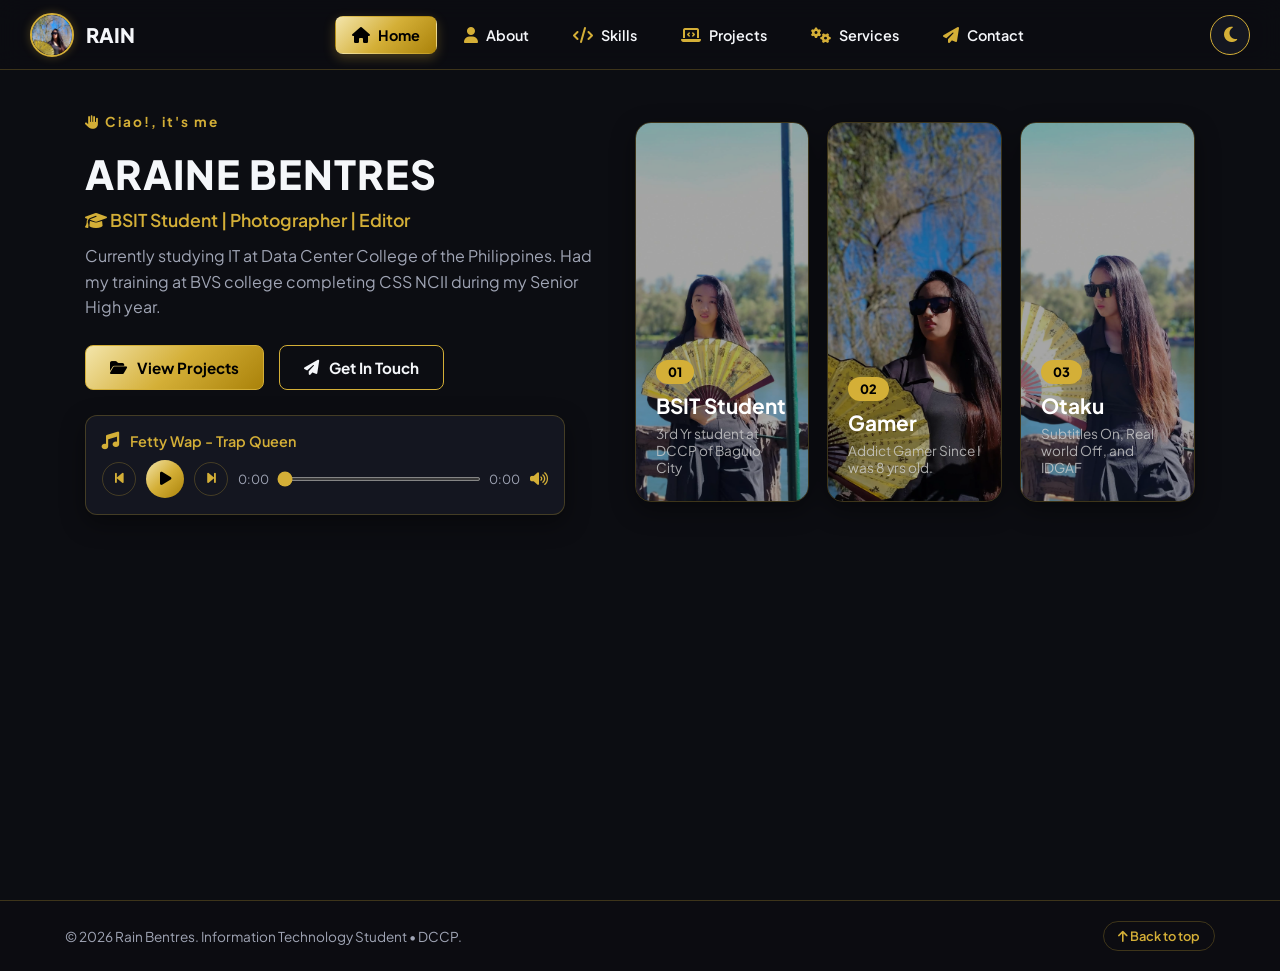
==== index.html @ 02bd9329 "Bentres" ====
<!DOCTYPE html>
<html lang="en" data-theme="dark">
<head>
  <meta charset="UTF-8" />
  <meta name="viewport" content="width=device-width, initial-scale=1.0"/>
  <title>Bentres Portfolio</title>
  <link rel="stylesheet" href="rain.css" />
  <link rel="stylesheet" href="https://cdnjs.cloudflare.com/ajax/libs/font-awesome/6.4.0/css/all.min.css"/>
  <link rel="preconnect" href="https://fonts.googleapis.com">
  <link rel="preconnect" href="https://fonts.gstatic.com" crossorigin>
  <link href="https://fonts.googleapis.com/css2?family=Plus+Jakarta+Sans:ital,wght@0,300;0,400;0,500;0,600;0,700;0,800;1,400&display=swap" rel="stylesheet">
</head>
<body>

  <div id="welcome-overlay" class="welcome-overlay" role="status" aria-label="Loading">
    <div class="loader-ring"></div>
  </div>

  <header class="navbar">
    <a href="#home" class="nav-brand" onclick="navigateTo('home')">
      <div class="logo-wrapper">
        <img src="logo.jpg" alt="Rain Logo" class="brand-logo" onerror="this.src='https://placehold.co/100x100/121212/d4af37?text=RB'"/>
      </div>
      <div class="logo-text-group">
        <span class="logo-text-main">RAIN</span>
        <span class="logo-text-hover">ONYX_NEKO</span>
      </div>
    </a>

    <nav class="desktop-nav">
      <a href="#home" id="nav-home" class="nav-btn active" onclick="navigateTo('home')">
        <i class="fa-solid fa-house nav-icon"></i>
        <span class="nav-label">Home</span>
      </a>
      <a href="#about" id="nav-about" class="nav-btn" onclick="navigateTo('about')">
        <i class="fa-solid fa-user nav-icon"></i>
        <span class="nav-label">About</span>
      </a>
      <a href="#skills" id="nav-skills" class="nav-btn" onclick="navigateTo('skills')">
        <i class="fa-solid fa-code nav-icon"></i>
        <span class="nav-label">Skills</span>
      </a>
      <a href="#projects" id="nav-projects" class="nav-btn" onclick="navigateTo('projects')">
        <i class="fa-solid fa-laptop-code nav-icon"></i>
        <span class="nav-label">Projects</span>
      </a>
      <a href="#services" id="nav-services" class="nav-btn" onclick="navigateTo('services')">
        <i class="fa-solid fa-gears nav-icon"></i>
        <span class="nav-label">Services</span>
      </a>
      <a href="#contact" id="nav-contact" class="nav-btn" onclick="navigateTo('contact')">
        <i class="fa-solid fa-paper-plane nav-icon"></i>
        <span class="nav-label">Contact</span>
      </a>
    </nav>

    <div class="nav-actions">
      <button class="theme-toggle-btn" id="themeToggleBtn" onclick="toggleTheme()" aria-label="Toggle Theme">
        <i class="fa-solid fa-moon"></i>
      </button>
      <button class="hamburger-btn" id="hamburgerBtn" onclick="toggleMobileSidebar()" aria-label="Open Navigation Menu">
        <i class="fa-solid fa-bars-staggered"></i>
      </button>
    </div>
  </header>

  <div class="mobile-overlay" id="mobileOverlay" onclick="toggleMobileSidebar()"></div>
  <aside class="mobile-sidebar" id="mobileSidebar">
    <div class="sidebar-header">
      <span class="sidebar-title"><i class="fa-solid fa-compass"></i> NAVIGATION</span>
      <button class="close-sidebar-btn" onclick="toggleMobileSidebar()" aria-label="Close Menu">
        <i class="fa-solid fa-xmark"></i>
      </button>
    </div>
    <ul class="mobile-nav-list">
      <li><a href="#home" class="mobile-link" onclick="navigateTo('home'); toggleMobileSidebar();"><i class="fa-solid fa-house"></i> Home</a></li>
      <li><a href="#about" class="mobile-link" onclick="navigateTo('about'); toggleMobileSidebar();"><i class="fa-solid fa-user"></i> About</a></li>
      <li><a href="#journey" class="mobile-link" onclick="navigateTo('journey'); toggleMobileSidebar();"><i class="fa-solid fa-flag"></i> Journey</a></li>
      <li><a href="#skills" class="mobile-link" onclick="navigateTo('skills'); toggleMobileSidebar();"><i class="fa-solid fa-code"></i> Skills</a></li>
      <li><a href="#projects" class="mobile-link" onclick="navigateTo('projects'); toggleMobileSidebar();"><i class="fa-solid fa-laptop-code"></i> Projects</a></li>
      <li><a href="#services" class="mobile-link" onclick="navigateTo('services'); toggleMobileSidebar();"><i class="fa-solid fa-gears"></i> Services</a></li>
      <li><a href="#credentials" class="mobile-link" onclick="navigateTo('credentials'); toggleMobileSidebar();"><i class="fa-solid fa-certificate"></i> Credentials</a></li>
      <li><a href="#contact" class="mobile-link" onclick="navigateTo('contact'); toggleMobileSidebar();"><i class="fa-solid fa-paper-plane"></i> Contact</a></li>
    </ul>
  </aside>

  <main class="main-container">

    <section id="section-home" class="page-section active">
      <div class="home-content-row">
        
        <div class="hero-text-col">
          <span class="eyebrow"><i class="fa-solid fa-hand"></i> Ciao!, it's me</span>
          <h1 class="hero-title">ARAINE BENTRES</h1>
          <p class="hero-role"><i class="fa-solid fa-graduation-cap"></i> BSIT Student | Photographer | Editor</p>
          <p class="hero-description">Currently studying IT at Data Center College of the Philippines. Had my training at BVS college completing CSS NCII during my Senior High year.</p>

          <div class="hero-actions">
            <button class="btn btn-solid" onclick="navigateTo('projects')"><i class="fa-solid fa-folder-open"></i> View Projects</button>
            <button class="btn btn-outline" onclick="navigateTo('contact')"><i class="fa-solid fa-paper-plane"></i> Get In Touch</button>
          </div>

          <div class="custom-audio-player">
            <audio id="portfolioAudio"></audio>

            <div class="audio-info">
              <i class="fa-solid fa-music music-icon"></i>
              <span class="track-name" id="trackTitle">Fetty Wap - Trap Queen</span>
            </div>
            <div class="audio-controls">
              <button class="nav-audio-btn" onclick="prevAudio()" aria-label="Previous Track">
                <i class="fa-solid fa-backward-step"></i>
              </button>
              <button class="play-btn" id="audioPlayBtn" onclick="toggleAudioPlay()" aria-label="Play/Pause">
                <i class="fa-solid fa-play" id="playIcon"></i>
              </button>
              <button class="nav-audio-btn" onclick="nextAudio()" aria-label="Next Track">
                <i class="fa-solid fa-forward-step"></i>
              </button>
              <div class="time-slider-wrapper">
                <span id="currentTime">0:00</span>
                <input type="range" id="audioProgress" value="0" min="0" max="100" oninput="seekAudio()">
                <span id="durationTime">0:00</span>
              </div>
              <i class="fa-solid fa-volume-high volume-icon"></i>
            </div>
          </div>
        </div>

        <div class="hero-gallery-col">
          <div class="expanding-cards-container">
            <div class="expanding-card">
              <img src="gal1.jpg" alt="Web Development" class="expanding-card-img" onerror="this.src='https://placehold.co/800x600/181818/d4af37?text=BSIT+Student'"/>
              <div class="card-overlay">
                <span class="card-badge">01</span>
                <h3 class="card-title">BSIT Student</h3>
                <p class="card-desc">3rd Yr student at DCCP of Baguio City</p>
              </div>
            </div>

            <div class="expanding-card">
              <img src="gal2.jpg" alt="UI/UX & System Design" class="expanding-card-img" onerror="this.src='https://placehold.co/800x600/181818/d4af37?text=Gamer'"/>
              <div class="card-overlay">
                <span class="card-badge">02</span>
                <h3 class="card-title">Gamer</h3>
                <p class="card-desc">Addict Gamer Since I was 8 yrs old.</p>
              </div>
            </div>

            <div class="expanding-card">
              <img src="gal3.jpg" alt="IT Technical Support" class="expanding-card-img" onerror="this.src='https://placehold.co/800x600/181818/d4af37?text=IT+Services'"/>
              <div class="card-overlay">
                <span class="card-badge">03</span>
                <h3 class="card-title">Otaku</h3>
                <p class="card-desc">Subtitles On, Real world Off, and IDGAF</p>
              </div>
            </div>
          </div>
        </div>

      </div>
    </section>

    <section id="section-about" class="page-section">
      <div class="about-content-row">
        
        <div class="about-hero-box">
          <span class="eyebrow"><i class="fa-solid fa-user-gear"></i> ABOUT ME</span>
          <h2>Rain Bentres</h2>
          <p>Completed my training and got my CSS NCII at BVS College during my Senior High yr at AMPMNHS. Right now, I am currently studying at DCCP as an IT 3rd year college.</p>
        </div>

        <div class="carousel-3d-wrapper">
          <div class="carousel-3d-scene">
            <div class="carousel-3d-stage" id="carouselStage">
              <div class="c3d-card card-1">
                <img src="ME1.jpg" alt="Rain 1" onerror="this.src='https://placehold.co/300x400/181818/d4af37?text=Rain+1'"/>
                <div class="c3d-label">IMAGINATIVE</div>
              </div>
              <div class="c3d-card card-2">
                <img src="ME2.jpg" alt="Rain 2" onerror="this.src='https://placehold.co/300x400/181818/d4af37?text=Rain+2'"/>
                <div class="c3d-label">CURIOS</div>
              </div>
              <div class="c3d-card card-3">
                <img src="ME3.jpg" alt="Rain 3" onerror="this.src='https://placehold.co/300x400/181818/d4af37?text=Rain+3'"/>
                <div class="c3d-label">INDEPENDENT</div>
              </div>
              <div class="c3d-card card-4">
                <img src="ME4.jpg" alt="Rain 4" onerror="this.src='https://placehold.co/300x400/181818/d4af37?text=Rain+4'"/>
                <div class="c3d-label">CREATIVE</div>
              </div>
              <div class="c3d-card card-5">
                <img src="ME5.jpg" alt="Rain 5" onerror="this.src='https://placehold.co/300x400/181818/d4af37?text=Rain+5'"/>
                <div class="c3d-label">ADVENTUROUS</div>
              </div>
            </div>
          </div>
          <div class="carousel-controls">
            <button class="carousel-nav-btn" onclick="rotateCarousel(-72)" aria-label="Previous Image"><i class="fa-solid fa-arrow-left"></i> Previous</button>
            <button class="carousel-nav-btn" onclick="rotateCarousel(72)" aria-label="Next Image">Next <i class="fa-solid fa-arrow-right"></i></button>
          </div>
        </div>

      </div>

      <div class="about-subnav-container">
        <h3 class="subnav-header"><i class="fa-solid fa-list-check"></i> Explore Sections</h3>
        <div class="about-options-scroll">
          <div class="option-card" onclick="switchAboutTab('journey')">
            <div class="option-card-icon"><i class="fa-solid fa-compass"></i></div>
            <div class="option-card-info">
              <h4>Journey</h4>
              <span>My learning timeline</span>
            </div>
            <i class="fa-solid fa-chevron-right option-arrow"></i>
          </div>

          <div class="option-card" onclick="switchAboutTab('credentials')">
            <div class="option-card-icon"><i class="fa-solid fa-certificate"></i></div>
            <div class="option-card-info">
              <h4>Credentials</h4>
              <span>Certificates & Awards</span>
            </div>
            <i class="fa-solid fa-chevron-right option-arrow"></i>
          </div>

          <div class="option-card" onclick="switchAboutTab('skills')">
            <div class="option-card-icon"><i class="fa-solid fa-layer-group"></i></div>
            <div class="option-card-info">
              <h4>Skills</h4>
              <span>Language competencies</span>
            </div>
            <i class="fa-solid fa-chevron-right option-arrow"></i>
          </div>
        </div>

        <div class="about-tab-display">
          <div id="atab-journey" class="atab-panel active">
            <div class="panel-header">
              <h3><i class="fa-solid fa-compass"></i> Academic Journey</h3>
              <button class="back-link-btn" onclick="resetAboutTab()"><i class="fa-solid fa-arrow-left"></i> Back to Options</button>
            </div>
            <ul>
                <li>2021: CSS Beginner</li>
                <li>2024: Completed CSS NC2 </li>
                <li>2024: Java Beginner</li>
                <li>2025: C# & Python Beginner</li>
                <li>2026: Web Developer Beginner</li>
            </ul>
          </div>

          <div id="atab-credentials" class="atab-panel">
            <div class="panel-header">
              <h3><i class="fa-solid fa-certificate"></i> Credentials & Certifications</h3>
              <button class="back-link-btn" onclick="resetAboutTab()"><i class="fa-solid fa-arrow-left"></i> Back to Options</button>
            </div>
            <div class="carousel-container">
              <button class="carousel-btn prev-btn" onclick="scrollCarousel('cert-carousel', -1)" aria-label="Move Left"><i class="fa-solid fa-chevron-left"></i></button>
              <div class="carousel-track-wrapper" id="cert-carousel">
                <div class="carousel-track">
                  <div class="carousel-item cert-item">
                    <img src="certificate/AA.jpg" alt="Certificate AA" class="cert-img" onerror="this.src='https://placehold.co/400x300/181818/d4af37?text=Certificate+AA'"/>
                  </div>
                  <div class="carousel-item cert-item">
                    <img src="certificate/BB.jpg" alt="Certificate BB" class="cert-img" onerror="this.src='https://placehold.co/400x300/181818/d4af37?text=Certificate+BB'"/>
                  </div>
                  <div class="carousel-item cert-item">
                    <img src="certificate/CC.jpg" alt="Certificate CC" class="cert-img" onerror="this.src='https://placehold.co/400x300/181818/d4af37?text=Certificate+CC'"/>
                  </div>
                  <div class="carousel-item cert-item">
                    <img src="certificate/DD.jpg" alt="Certificate DD" class="cert-img" onerror="this.src='https://placehold.co/400x300/181818/d4af37?text=Certificate+DD'"/>
                  </div>
                  <div class="carousel-item cert-item">
                    <img src="certificate/EE.jpg" alt="Certificate EE" class="cert-img" onerror="this.src='https://placehold.co/400x300/181818/d4af37?text=Certificate+EE'"/>
                  </div>
                  <div class="carousel-item cert-item">
                    <img src="certificate/FF.jpg" alt="Certificate FF" class="cert-img" onerror="this.src='https://placehold.co/400x300/181818/d4af37?text=Certificate+FF'"/>
                  </div>
                  <div class="carousel-item cert-item">
                    <img src="certificate/GG.jpg" alt="Certificate GG" class="cert-img" onerror="this.src='https://placehold.co/400x300/181818/d4af37?text=Certificate+GG'"/>
                  </div>
                  <div class="carousel-item cert-item">
                    <img src="certificate/HH.png" alt="Certificate HH" class="cert-img" onerror="this.src='https://placehold.co/400x300/181818/d4af37?text=Certificate+HH'"/>
                  </div>
                </div>
              </div>
              <button class="carousel-btn next-btn" onclick="scrollCarousel('cert-carousel', 1)" aria-label="Move Right"><i class="fa-solid fa-chevron-right"></i></button>
            </div>
          </div>

          <div id="atab-skills" class="atab-panel">
            <div class="panel-header">
              <h3><i class="fa-solid fa-code"></i> Core Technologies</h3>
              <button class="back-link-btn" onclick="resetAboutTab()"><i class="fa-solid fa-arrow-left"></i> Back to Options</button>
            </div>
            
            <div class="skills-grid">
              <div class="skill-card">
                <div class="skill-top">
                  <div class="skill-brand">
                    <span class="skill-title">HTML5</span>
                  </div>
                  <span class="skill-badge">30%</span>
                </div>
                <div class="skill-track">
                  <div class="skill-fill" style="width: 30%;"></div>
                </div>
                <div class="skill-footer">
                  <span class="expertise-label"><i class="fa-solid fa-circle-check"></i> Developing Expertise</span>
                  <span class="level-num">Line 01/06</span>
                </div>
              </div>

              <div class="skill-card">
                <div class="skill-top">
                  <div class="skill-brand">
                    <span class="skill-title">CSS3 & Styling</span>
                  </div>
                  <span class="skill-badge">28%</span>
                </div>
                <div class="skill-track">
                  <div class="skill-fill" style="width: 28%;"></div>
                </div>
                <div class="skill-footer">
                  <span class="expertise-label"><i class="fa-solid fa-circle-check"></i> Developing Expertise</span>
                  <span class="level-num">Line 02/06</span>
                </div>
              </div>

              <div class="skill-card">
                <div class="skill-top">
                  <div class="skill-brand">
                    <span class="skill-title">Python</span>
                  </div>
                  <span class="skill-badge">25%</span>
                </div>
                <div class="skill-track">
                  <div class="skill-fill" style="width: 25%;"></div>
                </div>
                <div class="skill-footer">
                  <span class="expertise-label"><i class="fa-solid fa-circle-check"></i> Developing Expertise</span>
                  <span class="level-num">Line 03/06</span>
                </div>
              </div>

              <div class="skill-card">
                <div class="skill-top">
                  <div class="skill-brand">
                    <span class="skill-title">Java</span>
                  </div>
                  <span class="skill-badge">20%</span>
                </div>
                <div class="skill-track">
                  <div class="skill-fill" style="width: 20%;"></div>
                </div>
                <div class="skill-footer">
                  <span class="expertise-label"><i class="fa-solid fa-circle-check"></i> Fundamental Expertise</span>
                  <span class="level-num">Line 04/06</span>
                </div>
              </div>

              <div class="skill-card">
                <div class="skill-top">
                  <div class="skill-brand">
                    <span class="skill-title">C#</span>
                  </div>
                  <span class="skill-badge">10%</span>
                </div>
                <div class="skill-track">
                  <div class="skill-fill" style="width: 10%;"></div>
                </div>
                <div class="skill-footer">
                  <span class="expertise-label"><i class="fa-solid fa-circle-check"></i> Fundamental Expertise</span>
                  <span class="level-num">Line 05/06</span>
                </div>
              </div>

              <div class="skill-card">
                <div class="skill-top">
                  <div class="skill-brand">
                    <span class="skill-title">JavaScript</span>
                  </div>
                  <span class="skill-badge">2%</span>
                </div>
                <div class="skill-track">
                  <div class="skill-fill" style="width: 2%;"></div>
                </div>
                <div class="skill-footer">
                  <span class="expertise-label"><i class="fa-solid fa-circle-check"></i> Beginner Level</span>
                  <span class="level-num">Line 06/06</span>
                </div>
              </div>
            </div>
          </div>
        </div>
      </div>
    </section>

    <section id="section-skills" class="page-section">
      <div class="section-title">
        <span class="eyebrow"><i class="fa-solid fa-code-branch"></i> COMPETENCIES</span>
        <h2>Programming Skills & Progress</h2>
        <p>Hover over any programming language card to reveal enhanced hover effects!</p>
      </div>

      <div class="skills-grid">
        <div class="skill-card">
          <div class="skill-top">
            <div class="skill-brand">
              <img src="https://cdn.jsdelivr.net/gh/devicons/devicon/icons/html5/html5-original.svg" alt="HTML5 Logo" class="skill-logo"/>
              <span class="skill-title">HTML5</span>
            </div>
            <span class="skill-badge">30%</span>
          </div>
          <div class="skill-track">
            <div class="skill-fill" style="width: 30%;"></div>
          </div>
          <div class="skill-footer">
            <span class="expertise-label"><i class="fa-solid fa-circle-check"></i> Developing Expertise</span>
            <span class="level-num">Line 01/06</span>
          </div>
        </div>

        <div class="skill-card">
          <div class="skill-top">
            <div class="skill-brand">
              <img src="https://cdn.jsdelivr.net/gh/devicons/devicon/icons/css3/css3-original.svg" alt="CSS3 Logo" class="skill-logo"/>
              <span class="skill-title">CSS3 & Styling</span>
            </div>
            <span class="skill-badge">28%</span>
          </div>
          <div class="skill-track">
            <div class="skill-fill" style="width: 28%;"></div>
          </div>
          <div class="skill-footer">
            <span class="expertise-label"><i class="fa-solid fa-circle-check"></i> Developing Expertise</span>
            <span class="level-num">Line 02/06</span>
          </div>
        </div>

        <div class="skill-card">
          <div class="skill-top">
            <div class="skill-brand">
              <img src="https://cdn.jsdelivr.net/gh/devicons/devicon/icons/python/python-original.svg" alt="Python Logo" class="skill-logo"/>
              <span class="skill-title">Python</span>
            </div>
            <span class="skill-badge">25%</span>
          </div>
          <div class="skill-track">
            <div class="skill-fill" style="width: 25%;"></div>
          </div>
          <div class="skill-footer">
            <span class="expertise-label"><i class="fa-solid fa-circle-check"></i> Developing Expertise</span>
            <span class="level-num">Line 03/06</span>
          </div>
        </div>

        <div class="skill-card">
          <div class="skill-top">
            <div class="skill-brand">
              <img src="https://cdn.jsdelivr.net/gh/devicons/devicon/icons/java/java-original.svg" alt="Java Logo" class="skill-logo"/>
              <span class="skill-title">Java</span>
            </div>
            <span class="skill-badge">20%</span>
          </div>
          <div class="skill-track">
            <div class="skill-fill" style="width: 20%;"></div>
          </div>
          <div class="skill-footer">
            <span class="expertise-label"><i class="fa-solid fa-circle-check"></i> Fundamental Expertise</span>
            <span class="level-num">Line 04/06</span>
          </div>
        </div>

        <div class="skill-card">
          <div class="skill-top">
            <div class="skill-brand">
              <img src="https://cdn.jsdelivr.net/gh/devicons/devicon/icons/csharp/csharp-original.svg" alt="C# Logo" class="skill-logo"/>
              <span class="skill-title">C#</span>
            </div>
            <span class="skill-badge">10%</span>
          </div>
          <div class="skill-track">
            <div class="skill-fill" style="width: 10%;"></div>
          </div>
          <div class="skill-footer">
            <span class="expertise-label"><i class="fa-solid fa-circle-check"></i> Fundamental Expertise</span>
            <span class="level-num">Line 05/06</span>
          </div>
        </div>

        <div class="skill-card">
          <div class="skill-top">
            <div class="skill-brand">
              <img src="https://cdn.jsdelivr.net/gh/devicons/devicon/icons/javascript/javascript-original.svg" alt="JavaScript Logo" class="skill-logo"/>
              <span class="skill-title">JavaScript</span>
            </div>
            <span class="skill-badge">2%</span>
          </div>
          <div class="skill-track">
            <div class="skill-fill" style="width: 2%;"></div>
          </div>
          <div class="skill-footer">
            <span class="expertise-label"><i class="fa-solid fa-circle-check"></i> Beginner Level</span>
            <span class="level-num">Line 06/06</span>
          </div>
        </div>
      </div>
    </section>

    <section id="section-projects" class="page-section">
      <div class="section-title">
        <span class="eyebrow"><i class="fa-solid fa-laptop-code"></i> PORTFOLIO WORK</span>
        <h2>Featured Projects</h2>
      </div>
      <div class="projects-grid">
        <div class="project-card">
          <div class="project-img-wrapper">
            <img src="PROJ/ATS.png" alt="Alumni Tracer System" onerror="this.src='https://placehold.co/600x400/181818/d4af37?text=Alumni+Tracer+System'"/>
            <div class="project-overlay">
              <button class="btn btn-solid" onclick="alert('Viewing DCCP Alumni Tracer System details...')"><i class="fa-solid fa-eye"></i> View Details</button>
            </div>
          </div>
          <div class="project-info">
            <span class="project-cat"><i class="fa-solid fa-folder"></i> Capstone Project</span>
            <h3 class="project-name">DCCP Alumni Tracer System</h3>
            <p class="project-desc">A web-based tracking system built with PHP and MySQL to manage alumni registration, batch surveys, and employment reporting for college accreditation.</p>
            <p>STATUS: On Going...</p>
          </div>
        </div>

        <div class="project-card">
          <div class="project-img-wrapper">
            <img src="PROJ/Onyx.png" alt="Onyx_Browser" onerror="this.src='https://placehold.co/600x400/181818/d4af37?text=Student+Portal'"/>
            <div class="project-overlay">
              <button class="btn btn-solid" onclick="alert('Viewing Student Portal details...')"><i class="fa-solid fa-eye"></i> View Details</button>
            </div>
          </div>
          <div class="project-info">
            <span class="project-cat"><i class="fa-solid fa-folder"></i> Database Portal</span>
            <h3 class="project-name">Onyx_MerchCollection</h3>
            <p class="project-desc">Web-shopping site...</p>
            <p>STATUS: On Going...</p>
          </div>
        </div>
      </div>
    </section>

    <section id="section-services" class="page-section">
      <div class="section-title">
        <span class="eyebrow"><i class="fa-solid fa-gears"></i> SERVICES OFFERED</span>
        <h2>What I Can Do</h2>
      </div>
      <div class="services-grid">
        <div class="service-box">
          <div class="service-icon"><i class="fa-solid fa-desktop"></i></div>
          <span class="service-num">01</span>
          <h3>Computer Tech Support</h3>
          <p>PC hardware assembly, diagnostics, cleaning, and operating system installations.</p>
        </div>
        <div class="service-box">
          <div class="service-icon"><i class="fa-solid fa-code"></i></div>
          <span class="service-num">02</span>
          <h3>Web Development</h3>
          <p>Creating responsive, modern web layouts using HTML5, CSS3, JavaScript, and PHP.</p>
        </div>
        <div class="service-box">
          <div class="service-icon"><i class="fa-solid fa-sliders"></i></div>
          <span class="service-num">03</span>
          <h3>System Design & UI</h3>
          <p>Designing wireframes, intuitive dashboard interfaces, and interactive software components.</p>
        </div>
        <div class="service-box">
          <div class="service-icon"><i class="fa-solid fa-network-wired"></i></div>
          <span class="service-num">04</span>
          <h3>Basic Networking</h3>
          <p>Configuring router setups, local area networks (LAN), and network trouble diagnosis.</p>
        </div>
      </div>
    </section>

    <section id="section-credentials" class="page-section">
      <div class="section-title">
        <span class="eyebrow"><i class="fa-solid fa-certificate"></i> ACHIEVEMENTS</span>
        <h2>Credentials & Qualifications</h2>
      </div>
      <div class="credentials-list">
        <div class="cred-card">
          <div class="cred-icon"><i class="fa-solid fa-graduation-cap"></i></div>
          <div class="cred-details">
            <h3>BS Information Technology Candidate</h3>
            <p>Data Center College of the Philippines (DCCP - Baguio Campus)</p>
          </div>
          <span class="cred-badge">Current</span>
        </div>
        <div class="cred-card">
          <div class="cred-icon"><i class="fa-solid fa-award"></i></div>
          <div class="cred-details">
            <h3>Computer Systems Servicing (CSS) NCII</h3>
            <p>Technical Education and Skills Development Authority (TESDA)</p>
          </div>
          <span class="cred-badge">Certified</span>
        </div>
      </div>
    </section>

    <section id="section-contact" class="page-section">
      <div class="section-title">
        <span class="eyebrow"><i class="fa-solid fa-paper-plane"></i> CONTACT ME</span>
        <h2>Let's Connect</h2>
      </div>
      <div class="contact-dual-grid">
        <div class="contact-box">
          <h3><i class="fa-solid fa-envelope"></i> Send Direct Message</h3>
          <form onsubmit="event.preventDefault(); alert('Message sent successfully!');">
            <div class="form-group">
              <label><i class="fa-solid fa-user"></i> Your Name:</label>
              <input type="text" class="form-input" placeholder="Enter your full name" required />
            </div>
            <div class="form-group">
              <label><i class="fa-solid fa-at"></i> Your Email:</label>
              <input type="email" class="form-input" placeholder="Enter your email address" required />
            </div>
            <div class="form-group">
              <label><i class="fa-solid fa-message"></i> Message:</label>
              <textarea class="form-input" rows="4" placeholder="Type your message..." required></textarea>
            </div>
            <button type="submit" class="btn btn-solid w-100"><i class="fa-solid fa-paper-plane"></i> Send Message</button>
          </form>

          <div class="contact-info-footer">
            <div class="info-item"><i class="fa-solid fa-envelope"></i> onyx_neko.21@gmail.com</div>
            <div class="info-item"><i class="fa-brands fa-facebook"></i> FACEBOOK: Rain Lingben</div>
          </div>
        </div>

        <div class="contact-box">
          <h3><i class="fa-solid fa-comments"></i> Leave a Comment & Image</h3>
          <form onsubmit="event.preventDefault(); alert('Comment posted successfully!');">
            <div class="form-group">
              <label><i class="fa-solid fa-user-pen"></i> Your Name:</label>
              <input type="text" class="form-input" placeholder="Your display name" required />
            </div>
            <div class="form-group">
              <label><i class="fa-solid fa-comment-dots"></i> Public Comment:</label>
              <textarea class="form-input" rows="3" placeholder="Share your feedback..." required></textarea>
            </div>
            <div class="form-group">
              <label><i class="fa-solid fa-image"></i> Attach Image (optional):</label>
              <input type="file" class="form-input file-input" accept="image/*" />
            </div>
            <button type="submit" class="btn btn-outline w-100"><i class="fa-solid fa-share-nodes"></i> Post Comment</button>
          </form>
        </div>
      </div>
    </section>

  </main>

  <footer class="site-footer">
    <div class="footer-inner">
      <p>&copy; 2026 Rain Bentres. Information Technology Student • DCCP.</p>
      <button class="back-top-btn" onclick="window.scrollTo({top:0, behavior:'smooth'})">
        <i class="fa-solid fa-arrow-up"></i> Back to top
      </button>
    </div>
  </footer>

  <script>
    function dismissWelcomeOverlay() {
      const overlay = document.getElementById('welcome-overlay');
      if (overlay) {
        overlay.classList.add('hidden');
        setTimeout(() => overlay.style.display = 'none', 600);
      }
    }

    setTimeout(dismissWelcomeOverlay, 1000);   // loading screen closes by itself after 1 second

    function toggleTheme() {
      const html = document.documentElement;
      const themeBtn = document.getElementById('themeToggleBtn');
      const currentTheme = html.getAttribute('data-theme');

      if (currentTheme === 'light') {
        html.setAttribute('data-theme', 'dark');
        themeBtn.innerHTML = '<i class="fa-solid fa-moon"></i>';
      } else {
        html.setAttribute('data-theme', 'light');
        themeBtn.innerHTML = '<i class="fa-solid fa-sun"></i>';
      }
    }

    function toggleMobileSidebar() {
      document.getElementById('mobileOverlay').classList.toggle('active');
      document.getElementById('mobileSidebar').classList.toggle('active');
    }

    function navigateTo(pageId) {
      if (pageId === 'journey') { navigateTo('about'); switchAboutTab('journey'); return; }
      const sections = document.querySelectorAll('.page-section');
      sections.forEach(sec => sec.classList.remove('active'));

      const navBtns = document.querySelectorAll('.desktop-nav .nav-btn');
      navBtns.forEach(btn => btn.classList.remove('active'));

      const targetSection = document.getElementById('section-' + pageId);
      const targetNav = document.getElementById('nav-' + pageId);

      if (targetSection) targetSection.classList.add('active');
      if (targetNav) targetNav.classList.add('active');

      window.scrollTo({ top: 0, behavior: 'smooth' });
    }

    window.addEventListener('DOMContentLoaded', () => {
      const id = location.hash.replace('#', '');
      if (id && id !== 'home') navigateTo(id);
    });

    let current3DAngle = 0;
    function rotateCarousel(angleStep) {
      current3DAngle += angleStep;
      const stage = document.getElementById('carouselStage');
      if (stage) {
        stage.style.transform = `rotateY(${current3DAngle}deg)`;
      }
    }

    function switchAboutTab(tabName) {
      const panels = document.querySelectorAll('.atab-panel');
      panels.forEach(p => p.classList.remove('active'));

      const targetPanel = document.getElementById('atab-' + tabName);
      if (targetPanel) {
        targetPanel.classList.add('active');
        targetPanel.scrollIntoView({ behavior: 'smooth', block: 'nearest' });
      }
    }

    function resetAboutTab() {
      const panels = document.querySelectorAll('.atab-panel');
      panels.forEach(p => p.classList.remove('active'));
      document.getElementById('atab-journey').classList.add('active');
    }

    function scrollCarousel(containerId, direction) {
      const container = document.getElementById(containerId);
      if (container) {
        const scrollAmount = 320 * direction;
        container.scrollBy({ left: scrollAmount, behavior: 'smooth' });
      }
    }

    // 🎵 MUSIC — local files (keep these .m4a files in the same folder as rain.html)
    const playlist = [
      { title: "Fetty Wap - Trap Queen", src: "Fetty Wap - Trap Queen _ Lyric Video(M4A_128K).m4a" },
      { title: "So Sick - Ne-Yo", src: "So Sick - Ne-Yo (Lyrics) 🎵(M4A_128K).m4a" },
      { title: "Skusta Clee - SA SUSUNOD NALANG", src: "Skusta Clee - SA SUSUNOD NALANG (LYRICS)(M4A_128K).m4a" },
      { title: "Sean Kingston, Justin Bieber - Eenie Meenie", src: "Sean Kingston_ Justin Bieber - Eenie Meenie (Lyrics)(M4A_128K).m4a" },
      { title: "Trouble Maker - Trouble Maker", src: "Trouble Maker - Trouble Maker (Color Coded Lyrics Eng_Rom_Han_가사)(M4A_128K).m4a" },
      { title: "Loonie ft. Quest - Tao Lang", src: "Tao lang with Lyrics by_ Loonie ft. quest(M4A_128K).m4a" },
      { title: "Teh Hijau - TULUS", src: "Teh Hijau - TULUS (Lirik Lagu)(M4A_128K).m4a" }
    ];

    // ═══════════════════════════════════════════════════════════════
    //  🎬 CAPCUT VIDEOS — paste ONE of these between the quotes for each edit:
    //    • the CapCut share link (CapCut app → Share → Copy Link). The extra hashtags/text CapCut adds are ignored.
    //    • the full <iframe ...></iframe> embed code
    //    • a direct video file link (.mp4 / .webm / .mov)
    //  Empty "" = the slot shows "Add CapCut link".
    // ═══════════════════════════════════════════════════════════════
    const CAPCUT = {
      // portrait edits
      a: "", d: "", e: "", f: "", g: "", h: "", j: "", k: "", l: "", m: "", n: "", o: "", p: "",
      // landscape / source template edits
      b: "", c: "", s: "", i: "", q: "", r: ""
    };

    /* ---------- helpers ---------- */
    function firstUrl(raw) {                       // finds the link inside whatever was pasted
      raw = String(raw || '');
      const m = raw.match(/src\s*=\s*["']([^"']+)["']/i) || raw.match(/https?:\/\/[^\s"'<>]+/i);
      return m ? (m[1] || m[0]) : '';
    }

    function ytId(raw) {                           // YouTube / YouTube Music link → 11-character video id
      const t = firstUrl(raw) || String(raw || '').trim();
      if (/^[\w-]{11}$/.test(t)) return t;
      try {
        const u = new URL(t), host = u.hostname.replace(/^www\./, '');
        let id = '';
        if (host === 'youtu.be') id = u.pathname.slice(1, 12);
        else if (/(^|\.)youtube(-nocookie)?\.com$/.test(host)) {
          id = u.searchParams.get('v') || ((u.pathname.match(/^\/(?:embed|shorts|live)\/([\w-]{11})/) || [])[1] || '');
        }
        return /^[\w-]{11}$/.test(id) ? id : '';
      } catch (e) { return ''; }
    }

    /* ---------- CapCut slots ---------- */
    function initCapcutSlots() {
      const io = 'IntersectionObserver' in window ? new IntersectionObserver((entries) => {
        entries.forEach(en => {
          if (!en.isIntersecting) return;
          const el = en.target.querySelector('[data-src]');
          if (el) { el.src = el.dataset.src; delete el.dataset.src; }
          io.unobserve(en.target);
        });
      }, { rootMargin: '200px' }) : null;

      document.querySelectorAll('.capcut-slot').forEach(slot => {
        const url = firstUrl(CAPCUT[slot.dataset.capcut]);
        const frame = slot.querySelector('iframe'), empty = slot.querySelector('.capcut-empty'), open = slot.querySelector('.capcut-open');
        slot.querySelectorAll('video').forEach(v => v.remove());
        slot.classList.toggle('has-link', !!url);
        empty.hidden = !!url; open.hidden = !url;
        if (!url) { frame.removeAttribute('src'); frame.hidden = false; return; }
        open.href = url;
        let target = frame;
        if (/\.(mp4|webm|mov|m4v)(\?|#|$)/i.test(url)) {          // direct video file → normal player
          target = document.createElement('video');
          target.controls = true; target.playsInline = true; target.preload = 'none';
          slot.insertBefore(target, frame); frame.hidden = true; frame.removeAttribute('src');
        } else {
          frame.hidden = false;
          const yt = ytId(url);                                      // a YouTube link works here too
          target.dataset.src = yt ? 'https://www.youtube.com/embed/' + yt : url;
          if (io) io.observe(slot); else { target.src = target.dataset.src; }
          return;
        }
        target.dataset.src = url;
        if (io) io.observe(slot); else { target.src = url; }
      });
    }
    window.addEventListener('DOMContentLoaded', initCapcutSlots);

    /* ---------- music player (local files) ---------- */
    const audio = document.getElementById('portfolioAudio');
    const playIcon = document.getElementById('playIcon');
    const audioProgress = document.getElementById('audioProgress');
    const currentTimeEl = document.getElementById('currentTime');
    const durationTimeEl = document.getElementById('durationTime');
    const trackTitleEl = document.getElementById('trackTitle');
    audio.preload = 'metadata';

    let currentTrackIndex = 0;

    function formatTime(seconds) {
      seconds = seconds || 0;
      const mins = Math.floor(seconds / 60), secs = Math.floor(seconds % 60);
      return `${mins}:${secs < 10 ? '0' : ''}${secs}`;
    }
    function setIcon(on) { playIcon.className = on ? 'fa-solid fa-pause' : 'fa-solid fa-play'; }

    function loadTrack(index) {
      audio.src = encodeURI(playlist[index].src);
      trackTitleEl.innerText = playlist[index].title;
      audioProgress.value = 0;
      currentTimeEl.innerText = '0:00';
      durationTimeEl.innerText = '0:00';
    }

    function playSafe() {
      const p = audio.play();
      if (p && p.catch) p.catch(() => setIcon(false));     // file missing or browser blocked autoplay
      setIcon(true);
    }

    function toggleAudioPlay() {
      if (audio.paused) playSafe();
      else { audio.pause(); setIcon(false); }
    }

    function changeTrack(step) {
      const wasPlaying = !audio.paused;
      currentTrackIndex = (currentTrackIndex + step + playlist.length) % playlist.length;
      loadTrack(currentTrackIndex);
      if (wasPlaying) playSafe();
    }
    function nextAudio() { changeTrack(1); }
    function prevAudio() { changeTrack(-1); }

    audio.addEventListener('ended', () => { changeTrack(1); playSafe(); });
    audio.addEventListener('error', () => setIcon(false));
    audio.addEventListener('timeupdate', () => {
      if (audio.duration) {
        audioProgress.value = (audio.currentTime / audio.duration) * 100;
        currentTimeEl.innerText = formatTime(audio.currentTime);
        durationTimeEl.innerText = formatTime(audio.duration);
      }
    });
    function seekAudio() {
      if (audio.duration) audio.currentTime = audio.duration * (audioProgress.value / 100);
    }

    loadTrack(currentTrackIndex);
  </script>
</body>
</html>
---- rain.css ----
:root {
  --gold-primary: #d4af37;
  --gold-light: #f3e5ab;
  --gold-dark: #aa820a;
  --gold-gradient: linear-gradient(135deg, #f3e5ab 0%, #d4af37 50%, #aa820a 100%);

  --bg-color: #0c0d12;
  --card-bg: #141620;
  --card-border: rgba(212, 175, 55, 0.25);
  --text-main: #f5f7fa;
  --text-muted: #a0a5b5;
  --nav-bg: rgba(12, 13, 18, 0.92);
  --shadow-card: 0 8px 24px rgba(0, 0, 0, 0.4);
  --shadow-glow: 0 0 20px rgba(212, 175, 55, 0.25);
  --input-bg: #1a1d2a;
}

[data-theme="light"] {
  --bg-color: #f7f9fc;
  --card-bg: #ffffff;
  --card-border: rgba(212, 175, 55, 0.4);
  --text-main: #12141d;
  --text-muted: #5a6275;
  --nav-bg: rgba(247, 249, 252, 0.95);
  --shadow-card: 0 8px 20px rgba(0, 0, 0, 0.08);
  --shadow-glow: 0 0 15px rgba(212, 175, 55, 0.2);
  --input-bg: #f0f3f8;
}

* {
  margin: 0;
  padding: 0;
  box-sizing: border-box;
  font-family: 'Plus Jakarta Sans', sans-serif;
}

html, body {
  width: 100%;
  min-height: 100vh;
  background-color: var(--bg-color);
  color: var(--text-main);
  overflow-x: hidden;
  transition: background-color 0.4s ease, color 0.4s ease;
}

::-webkit-scrollbar {
  width: 8px;
  height: 8px;
}
::-webkit-scrollbar-track {
  background: var(--bg-color);
}
::-webkit-scrollbar-thumb {
  background: var(--gold-dark);
  border-radius: 4px;
}
::-webkit-scrollbar-thumb:hover {
  background: var(--gold-primary);
}

.welcome-overlay {
  position: fixed;
  inset: 0;
  z-index: 9999;
  background: var(--bg-color, #0c0d12);
  display: flex;
  align-items: center;
  justify-content: center;
  animation: loaderFade 1s ease-in-out forwards;
  transition: opacity 0.4s ease, visibility 0.4s ease;
}

.welcome-overlay.hidden {
  opacity: 0;
  visibility: hidden;
  pointer-events: none;
}

.loader-ring {
  width: 56px;
  height: 56px;
  border: 5px solid rgba(212, 175, 55, 0.2);
  border-top-color: var(--gold-primary);
  border-radius: 50%;
  animation: loaderSpin 0.8s linear infinite;
}

@keyframes loaderSpin {
  to { transform: rotate(360deg); }
}

/* fallback: hides itself after 1s even if scripts are blocked */
@keyframes loaderFade {
  0%, 85% { opacity: 1; visibility: visible; }
  100% { opacity: 0; visibility: hidden; pointer-events: none; }
}

.navbar {
  position: fixed;
  top: 0;
  left: 0;
  width: 100%;
  height: 70px;
  background: var(--nav-bg);
  backdrop-filter: blur(12px);
  z-index: 1000;
  border-bottom: 1px solid var(--card-border);
  display: flex;
  align-items: center;
  justify-content: space-between;
  padding: 0 30px;
}

.nav-brand {
  display: flex;
  align-items: center;
  gap: 12px;
  text-decoration: none;
  cursor: pointer;
}

.logo-wrapper {
  width: 44px;
  height: 44px;
  border-radius: 50%;
  border: 2px solid var(--gold-primary);
  overflow: hidden;
  background: #000;
  display: flex;
  align-items: center;
  justify-content: center;
  box-shadow: 0 0 10px rgba(212, 175, 55, 0.3);
}

.brand-logo {
  width: 100%;
  height: 100%;
  object-fit: cover;
}

.logo-text-group {
  position: relative;
  font-weight: 800;
  font-size: 1.25rem;
  color: var(--text-main);
  min-width: 80px;
}

.logo-text-hover {
  position: absolute;
  top: 0;
  left: 0;
  opacity: 0;
  color: var(--gold-primary);
  transition: opacity 0.3s ease;
}

.nav-brand:hover .logo-text-main {
  opacity: 0;
}

.nav-brand:hover .logo-text-hover {
  opacity: 1;
}

.desktop-nav {
  display: flex;
  align-items: center;
  gap: 10px;
}

.nav-btn {
  text-decoration: none;
  color: var(--text-main);
  font-weight: 600;
  font-size: 0.9rem;
  padding: 9px 16px;
  border-radius: 8px;
  display: flex;
  align-items: center;
  gap: 8px;
  border: 1px solid transparent;
  transition: all 0.3s ease;
}

.nav-btn .nav-icon {
  color: var(--gold-primary);
  font-size: 1rem;
}

.nav-btn:hover {
  background: rgba(212, 175, 55, 0.1);
  border-color: var(--gold-primary);
}

.nav-btn.active {
  background: var(--gold-gradient);
  color: #000 !important;
  font-weight: 700;
  box-shadow: 0 4px 12px rgba(212, 175, 55, 0.3);
}

.nav-btn.active .nav-icon {
  color: #000;
}

.nav-actions {
  display: flex;
  align-items: center;
  gap: 12px;
}

.theme-toggle-btn {
  background: var(--card-bg);
  border: 1px solid var(--gold-primary);
  color: var(--gold-primary);
  width: 40px;
  height: 40px;
  border-radius: 50%;
  cursor: pointer;
  display: flex;
  align-items: center;
  justify-content: center;
  font-size: 1.1rem;
  transition: transform 0.3s ease, background 0.3s ease;
}

.theme-toggle-btn:hover {
  transform: rotate(20deg) scale(1.05);
}

.hamburger-btn {
  display: none;
  background: none;
  border: none;
  color: var(--text-main);
  font-size: 1.5rem;
  cursor: pointer;
}

.mobile-overlay {
  position: fixed;
  inset: 0;
  background: rgba(0, 0, 0, 0.7);
  z-index: 1001;
  opacity: 0;
  visibility: hidden;
  transition: all 0.3s ease;
}

.mobile-overlay.active {
  opacity: 1;
  visibility: visible;
}

.mobile-sidebar {
  position: fixed;
  top: 0;
  right: -300px;
  width: 280px;
  height: 100%;
  background: var(--card-bg);
  z-index: 1002;
  padding: 25px 20px;
  display: flex;
  flex-direction: column;
  gap: 20px;
  transition: right 0.4s cubic-bezier(0.16, 1, 0.3, 1);
  border-left: 1px solid var(--gold-primary);
}

.mobile-sidebar.active {
  right: 0;
}

.sidebar-header {
  display: flex;
  align-items: center;
  justify-content: space-between;
  border-bottom: 1px solid var(--card-border);
  padding-bottom: 15px;
}

.sidebar-title {
  color: var(--gold-primary);
  font-weight: 700;
  font-size: 1rem;
}

.close-sidebar-btn {
  background: none;
  border: none;
  color: var(--gold-primary);
  font-size: 1.6rem;
  cursor: pointer;
}

.mobile-nav-list {
  list-style: none;
  display: flex;
  flex-direction: column;
  gap: 12px;
}

.mobile-link {
  text-decoration: none;
  color: var(--text-main);
  font-size: 1rem;
  font-weight: 600;
  display: flex;
  align-items: center;
  gap: 12px;
  padding: 10px;
  border-radius: 8px;
  transition: background 0.3s ease;
}

.mobile-link i {
  color: var(--gold-primary);
}

.mobile-link:hover {
  background: rgba(212, 175, 55, 0.15);
}

.main-container {
  margin-top: 70px;
  min-height: calc(100vh - 70px);
  position: relative;
}

.page-section {
  display: none;
  padding: 40px 20px 80px;
  max-width: 1150px;
  margin: 0 auto;
  animation: fadeInView 0.4s ease forwards;
}

.page-section.active {
  display: block;
}

@keyframes fadeInView {
  from { opacity: 0; transform: translateY(10px); }
  to { opacity: 1; transform: translateY(0); }
}

.section-title {
  text-align: center;
  margin-bottom: 40px;
}

.eyebrow {
  color: var(--gold-primary);
  font-size: 0.85rem;
  font-weight: 700;
  letter-spacing: 2px;
  display: inline-block;
  margin-bottom: 8px;
}

.section-title h2 {
  font-size: 2.2rem;
  background: var(--gold-gradient);
  -webkit-background-clip: text;
  -webkit-text-fill-color: transparent;
}

.section-title p {
  color: var(--text-muted);
  margin-top: 6px;
  font-size: 0.95rem;
}

.btn {
  padding: 12px 24px;
  border-radius: 8px;
  font-weight: 700;
  font-size: 0.95rem;
  cursor: pointer;
  display: inline-flex;
  align-items: center;
  gap: 10px;
  border: 1px solid var(--gold-primary);
  transition: all 0.3s ease;
}

.btn-solid {
  background: var(--gold-gradient);
  color: #000;
}

.btn-solid:hover {
  transform: translateY(-2px);
  box-shadow: var(--shadow-glow);
}

.btn-outline {
  background: transparent;
  color: var(--text-main);
}

.btn-outline:hover {
  background: rgba(212, 175, 55, 0.15);
  transform: translateY(-2px);
}

.w-100 {
  width: 100%;
  justify-content: center;
}

.home-content-row {
  display: flex;
  flex-direction: row;
  align-items: center;
  justify-content: space-between;
  gap: 40px;
  width: 100%;
}

.hero-text-col {
  flex: 1;
  text-align: left;
}

.hero-gallery-col {
  flex: 1.1;
  width: 100%;
}

.hero-title {
  font-size: 2.5rem;
  font-weight: 800;
  margin: 10px 0;
  letter-spacing: 1px;
}

.hero-role {
  font-size: 1.1rem;
  color: var(--gold-primary);
  font-weight: 600;
  margin-bottom: 12px;
}

.hero-description {
  max-width: 520px;
  color: var(--text-muted);
  font-size: 1rem;
  line-height: 1.6;
  margin-bottom: 25px;
}

.hero-actions {
  display: flex;
  gap: 15px;
  margin-bottom: 25px;
}

.custom-audio-player {
  background: var(--card-bg);
  border: 1px solid var(--card-border);
  border-radius: 12px;
  padding: 16px;
  box-shadow: var(--shadow-card);
  max-width: 480px;
  margin-top: 10px;
}

.audio-info {
  display: flex;
  align-items: center;
  gap: 10px;
  margin-bottom: 10px;
  color: var(--gold-primary);
  font-size: 0.9rem;
  font-weight: 600;
}

.music-icon {
  font-size: 1.1rem;
  animation: pulseMusic 2s infinite ease-in-out;
}

@keyframes pulseMusic {
  0%, 100% { transform: scale(1); }
  50% { transform: scale(1.15); }
}

.audio-controls {
  display: flex;
  align-items: center;
  gap: 10px;
}

.nav-audio-btn {
  background: transparent;
  border: 1px solid var(--card-border);
  width: 34px;
  height: 34px;
  border-radius: 50%;
  color: var(--gold-primary);
  cursor: pointer;
  display: flex;
  align-items: center;
  justify-content: center;
  font-size: 0.85rem;
  transition: all 0.2s ease;
  flex-shrink: 0;
}

.nav-audio-btn:hover {
  background: var(--gold-primary);
  color: #000;
  border-color: var(--gold-primary);
}

.play-btn {
  background: var(--gold-gradient);
  border: none;
  width: 38px;
  height: 38px;
  border-radius: 50%;
  color: #000;
  cursor: pointer;
  display: flex;
  align-items: center;
  justify-content: center;
  font-size: 0.95rem;
  transition: transform 0.2s ease;
  flex-shrink: 0;
}

.play-btn:hover {
  transform: scale(1.08);
}

.time-slider-wrapper {
  display: flex;
  align-items: center;
  gap: 8px;
  flex: 1;
  font-size: 0.78rem;
  color: var(--text-muted);
}

.time-slider-wrapper input[type="range"] {
  flex: 1;
  accent-color: var(--gold-primary);
  cursor: pointer;
  height: 4px;
}

.volume-icon {
  color: var(--gold-primary);
  font-size: 0.9rem;
}

.expanding-cards-container {
  display: flex;
  flex-direction: row;
  gap: 18px;
  height: 380px;
  width: 100%;
}

.expanding-card {
  flex: 1;
  border-radius: 16px;
  overflow: hidden;
  position: relative;
  cursor: pointer;
  transition: flex 0.6s cubic-bezier(0.25, 1, 0.5, 1);
  border: 1px solid var(--card-border);
  box-shadow: var(--shadow-card);
  text-align: left;
}

.expanding-card-img {
  width: 100%;
  height: 100%;
  object-fit: cover;
  filter: brightness(0.65);
  transition: filter 0.4s ease, transform 0.6s ease;
}

.card-overlay {
  position: absolute;
  bottom: 25px;
  left: 20px;
  right: 20px;
  z-index: 2;
  color: #fff;
}

.card-badge {
  display: inline-flex;
  align-items: center;
  gap: 6px;
  padding: 4px 12px;
  border-radius: 20px;
  background: var(--gold-primary);
  color: #000;
  font-weight: 800;
  font-size: 0.8rem;
  margin-bottom: 8px;
}

.card-title {
  font-size: 1.3rem;
  margin-bottom: 6px;
}

.card-desc {
  font-size: 0.85rem;
  color: #d0d0d0;
  opacity: 0.8;
}

.expanding-card:hover {
  flex: 3;
}

.expanding-card:hover .expanding-card-img {
  filter: brightness(1);
  transform: scale(1.05);
}

.about-content-row {
  display: flex;
  flex-direction: row;
  align-items: center;
  justify-content: space-between;
  gap: 40px;
  width: 100%;
  margin-bottom: 30px;
}

.about-hero-box {
  flex: 1;
  background: var(--card-bg);
  border: 1px solid var(--card-border);
  border-radius: 16px;
  padding: 30px;
  box-shadow: var(--shadow-card);
}

.about-hero-box h2 {
  font-size: 2rem;
  color: var(--gold-primary);
  margin-bottom: 8px;
}

.about-hero-box p {
  color: var(--text-muted);
  line-height: 1.6;
}

.carousel-3d-wrapper {
  flex: 1.2;
  text-align: center;
}

.carousel-3d-scene {
  width: 100%;
  height: 300px;
  perspective: 1000px;
  position: relative;
  display: flex;
  justify-content: center;
  align-items: center;
}

.carousel-3d-stage {
  width: 180px;
  height: 240px;
  position: absolute;
  transform-style: preserve-3d;
  transition: transform 0.8s cubic-bezier(0.16, 1, 0.3, 1);
}

.c3d-card {
  position: absolute;
  width: 180px;
  height: 240px;
  border-radius: 14px;
  border: 2px solid var(--gold-primary);
  overflow: hidden;
  box-shadow: 0 10px 25px rgba(0, 0, 0, 0.5);
  background: var(--card-bg);
}

.c3d-card img {
  width: 100%;
  height: 80%;
  object-fit: cover;
}

.c3d-label {
  height: 20%;
  background: var(--card-bg);
  color: var(--gold-primary);
  font-weight: 700;
  font-size: 0.8rem;
  display: flex;
  align-items: center;
  justify-content: center;
  border-top: 1px solid var(--card-border);
}

.card-1 { transform: rotateY(0deg) translateZ(220px); }
.card-2 { transform: rotateY(72deg) translateZ(220px); }
.card-3 { transform: rotateY(144deg) translateZ(220px); }
.card-4 { transform: rotateY(216deg) translateZ(220px); }
.card-5 { transform: rotateY(288deg) translateZ(220px); }

.carousel-controls {
  display: flex;
  justify-content: center;
  gap: 15px;
  margin-top: 20px;
}

.carousel-nav-btn {
  background: var(--card-bg);
  border: 1px solid var(--gold-primary);
  color: var(--gold-primary);
  padding: 8px 18px;
  border-radius: 20px;
  cursor: pointer;
  font-weight: 700;
  display: flex;
  align-items: center;
  gap: 8px;
  transition: all 0.3s ease;
}

.carousel-nav-btn:hover {
  background: var(--gold-primary);
  color: #000;
}

.about-subnav-container {
  margin-top: 20px;
  background: var(--card-bg);
  border: 1px solid var(--card-border);
  border-radius: 16px;
  padding: 25px;
}

.subnav-header {
  color: var(--gold-primary);
  font-size: 1.1rem;
  margin-bottom: 20px;
}

.about-options-scroll {
  display: grid;
  grid-template-columns: repeat(auto-fit, minmax(220px, 1fr));
  gap: 15px;
  margin-bottom: 25px;
}

.option-card {
  background: rgba(255, 255, 255, 0.03);
  border: 1px solid var(--card-border);
  border-radius: 12px;
  padding: 15px;
  display: flex;
  align-items: center;
  justify-content: space-between;
  cursor: pointer;
  transition: all 0.3s ease;
}

.option-card:hover {
  border-color: var(--gold-primary);
  background: rgba(212, 175, 55, 0.1);
  transform: translateY(-3px);
}

.option-card-icon {
  width: 40px;
  height: 40px;
  border-radius: 50%;
  background: rgba(212, 175, 55, 0.15);
  color: var(--gold-primary);
  display: flex;
  align-items: center;
  justify-content: center;
  font-size: 1.1rem;
}

.option-card-info h4 {
  font-size: 0.95rem;
  color: var(--text-main);
}

.option-card-info span {
  font-size: 0.75rem;
  color: var(--text-muted);
}

.option-arrow {
  color: var(--gold-primary);
  font-size: 0.9rem;
}

.about-tab-display {
  border-top: 1px dashed var(--card-border);
  padding-top: 20px;
}

.atab-panel {
  display: none;
}

.atab-panel.active {
  display: block;
  animation: fadeInView 0.4s ease;
}

.panel-header {
  display: flex;
  align-items: center;
  justify-content: space-between;
  margin-bottom: 15px;
}

.panel-header h3 {
  color: var(--gold-primary);
  font-size: 1.1rem;
}

.back-link-btn {
  background: none;
  border: 1px solid var(--card-border);
  color: var(--text-muted);
  padding: 5px 12px;
  border-radius: 6px;
  cursor: pointer;
  font-size: 0.8rem;
  transition: all 0.2s ease;
}

.back-link-btn:hover {
  border-color: var(--gold-primary);
  color: var(--gold-primary);
}

.atab-panel ul {
  list-style-type: square;
  padding-left: 20px;
  color: var(--text-muted);
  line-height: 1.8;
}

.media-section-group {
  margin-bottom: 20px;
}

.media-section-title {
  color: var(--gold-primary);
  font-size: 1rem;
  margin-bottom: 12px;
  display: flex;
  align-items: center;
  gap: 8px;
}

.carousel-container {
  position: relative;
  display: flex;
  align-items: center;
  gap: 10px;
  width: 100%;
}

.carousel-track-wrapper {
  overflow-x: auto;
  scroll-behavior: smooth;
  width: 100%;
  scrollbar-width: thin;
  padding: 10px 0;
}

.carousel-track {
  display: flex;
  gap: 20px;
  align-items: center;
}

.carousel-btn {
  background: var(--card-bg);
  border: 1px solid var(--gold-primary);
  color: var(--gold-primary);
  width: 40px;
  height: 40px;
  border-radius: 50%;
  cursor: pointer;
  display: flex;
  align-items: center;
  justify-content: center;
  font-size: 1.1rem;
  flex-shrink: 0;
  z-index: 5;
  box-shadow: var(--shadow-card);
  transition: all 0.3s ease;
}

.carousel-btn:hover {
  background: var(--gold-primary);
  color: #000;
  transform: scale(1.1);
}

.carousel-item {
  flex-shrink: 0;
  border-radius: 12px;
  overflow: hidden;
  background: var(--input-bg);
  border: 1px solid var(--card-border);
  box-shadow: var(--shadow-card);
  transition: transform 0.3s ease;
}

.carousel-item:hover {
  transform: translateY(-4px);
  border-color: var(--gold-primary);
}

.portrait-item {
  width: 180px;
  height: 320px;
}

.portrait-item video,
.portrait-item .capcut-slot {
  width: 100%;
  height: 100%;
  object-fit: cover;
  background: #000;
  display: block;
}

.landscape-item {
  width: 320px;
  height: 180px;
}

.landscape-item video,
.landscape-item .capcut-slot {
  width: 100%;
  height: 100%;
  object-fit: cover;
  background: #000;
  display: block;
}

.cert-item {
  width: 280px;
  height: 200px;
}

.cert-img {
  width: 100%;
  height: 100%;
  object-fit: cover;
}

.skills-grid {
  display: grid;
  grid-template-columns: repeat(auto-fit, minmax(300px, 1fr));
  gap: 20px;
}

.skill-card {
  background: var(--card-bg);
  border: 1px solid var(--card-border);
  border-radius: 14px;
  padding: 20px;
  box-shadow: var(--shadow-card);
  transition: all 0.3s ease;
}

.skill-card:hover {
  border-color: var(--gold-primary);
  transform: translateY(-4px);
  box-shadow: var(--shadow-glow);
}

.skill-top, .skill-header {
  display: flex;
  align-items: center;
  justify-content: space-between;
  margin-bottom: 15px;
}

.skill-brand {
  display: flex;
  align-items: center;
  gap: 12px;
}

.skill-logo {
  width: 32px;
  height: 32px;
}

.skill-title {
  font-weight: 700;
  font-size: 1rem;
}

.skill-badge {
  background: rgba(212, 175, 55, 0.15);
  color: var(--gold-primary);
  padding: 4px 10px;
  border-radius: 12px;
  font-size: 0.85rem;
  font-weight: 800;
  border: 1px solid var(--card-border);
}

.skill-track {
  width: 100%;
  height: 8px;
  background: var(--input-bg);
  border-radius: 4px;
  overflow: hidden;
  margin-bottom: 12px;
}

.skill-fill {
  height: 100%;
  background: var(--gold-gradient);
  border-radius: 4px;
  transition: width 1s ease;
}

.skill-footer {
  display: flex;
  align-items: center;
  justify-content: space-between;
  font-size: 0.78rem;
  color: var(--text-muted);
}

.expertise-label i {
  color: var(--gold-primary);
}

.projects-grid {
  display: grid;
  grid-template-columns: repeat(auto-fit, minmax(320px, 1fr));
  gap: 25px;
}

.project-card {
  background: var(--card-bg);
  border: 1px solid var(--card-border);
  border-radius: 16px;
  overflow: hidden;
  box-shadow: var(--shadow-card);
  transition: all 0.3s ease;
}

.project-card:hover {
  border-color: var(--gold-primary);
  transform: translateY(-4px);
}

.project-img-wrapper {
  position: relative;
  width: 100%;
  height: 200px;
  overflow: hidden;
}

.project-img-wrapper img {
  width: 100%;
  height: 100%;
  object-fit: cover;
  transition: transform 0.5s ease;
}

.project-card:hover .project-img-wrapper img {
  transform: scale(1.08);
}

.project-overlay {
  position: absolute;
  inset: 0;
  background: rgba(0, 0, 0, 0.6);
  display: flex;
  align-items: center;
  justify-content: center;
  opacity: 0;
  transition: opacity 0.3s ease;
}

.project-card:hover .project-overlay {
  opacity: 1;
}

.project-info {
  padding: 20px;
}

.project-cat {
  font-size: 0.78rem;
  color: var(--gold-primary);
  font-weight: 700;
  margin-bottom: 6px;
  display: block;
}

.project-name {
  font-size: 1.2rem;
  margin-bottom: 8px;
}

.project-desc {
  font-size: 0.88rem;
  color: var(--text-muted);
  line-height: 1.5;
}

.services-grid {
  display: grid;
  grid-template-columns: repeat(auto-fit, minmax(240px, 1fr));
  gap: 20px;
}

.service-box {
  background: var(--card-bg);
  border: 1px solid var(--card-border);
  border-radius: 14px;
  padding: 25px;
  position: relative;
  box-shadow: var(--shadow-card);
  transition: all 0.3s ease;
}

.service-box:hover {
  border-color: var(--gold-primary);
  transform: translateY(-4px);
}

.service-icon {
  font-size: 1.8rem;
  color: var(--gold-primary);
  margin-bottom: 15px;
}

.service-num {
  position: absolute;
  top: 20px;
  right: 20px;
  font-size: 1.2rem;
  font-weight: 800;
  color: rgba(212, 175, 55, 0.2);
}

.service-box h3 {
  font-size: 1.1rem;
  margin-bottom: 8px;
}

.service-box p {
  font-size: 0.85rem;
  color: var(--text-muted);
  line-height: 1.5;
}

.credentials-list {
  display: flex;
  flex-direction: column;
  gap: 15px;
}

.cred-card {
  background: var(--card-bg);
  border: 1px solid var(--card-border);
  border-radius: 12px;
  padding: 20px;
  display: flex;
  align-items: center;
  justify-content: space-between;
  gap: 15px;
}

.cred-icon {
  font-size: 1.8rem;
  color: var(--gold-primary);
}

.cred-details {
  flex: 1;
}

.cred-details h3 {
  font-size: 1.05rem;
  margin-bottom: 4px;
}

.cred-details p {
  font-size: 0.85rem;
  color: var(--text-muted);
}

.cred-badge {
  background: var(--gold-gradient);
  color: #000;
  font-size: 0.75rem;
  font-weight: 800;
  padding: 4px 12px;
  border-radius: 12px;
}

.contact-dual-grid {
  display: grid;
  grid-template-columns: repeat(auto-fit, minmax(320px, 1fr));
  gap: 25px;
}

.contact-box {
  background: var(--card-bg);
  border: 1px solid var(--card-border);
  border-radius: 16px;
  padding: 25px;
  box-shadow: var(--shadow-card);
}

.contact-box h3 {
  color: var(--gold-primary);
  font-size: 1.1rem;
  margin-bottom: 20px;
  display: flex;
  align-items: center;
  gap: 10px;
}

.form-group {
  margin-bottom: 15px;
}

.form-group label {
  display: block;
  font-size: 0.85rem;
  color: var(--text-muted);
  margin-bottom: 6px;
}

.form-input {
  width: 100%;
  background: var(--input-bg);
  border: 1px solid var(--card-border);
  border-radius: 8px;
  padding: 10px 14px;
  color: var(--text-main);
  font-size: 0.9rem;
  outline: none;
  transition: border-color 0.3s ease;
}

.form-input:focus {
  border-color: var(--gold-primary);
}

.file-input {
  padding: 8px;
  cursor: pointer;
}

.contact-info-footer {
  margin-top: 20px;
  border-top: 1px dashed var(--card-border);
  padding-top: 15px;
  display: flex;
  flex-direction: column;
  gap: 8px;
  font-size: 0.85rem;
  color: var(--text-muted);
}

.info-item {
  display: flex;
  align-items: center;
  gap: 10px;
}

.info-item i {
  color: var(--gold-primary);
}

.site-footer {
  border-top: 1px solid var(--card-border);
  background: var(--nav-bg);
  padding: 20px 30px;
}

.footer-inner {
  max-width: 1150px;
  margin: 0 auto;
  display: flex;
  align-items: center;
  justify-content: space-between;
  font-size: 0.85rem;
  color: var(--text-muted);
}

.back-top-btn {
  background: none;
  border: 1px solid var(--card-border);
  color: var(--gold-primary);
  padding: 6px 14px;
  border-radius: 20px;
  cursor: pointer;
  font-size: 0.8rem;
  font-weight: 600;
  transition: all 0.3s ease;
}

.back-top-btn:hover {
  background: var(--gold-primary);
  color: #000;
}

@media (max-width: 900px) {
  .home-content-row, .about-content-row {
    flex-direction: column;
  }
  .desktop-nav {
    display: none;
  }
  .hamburger-btn {
    display: block;
  }
  .expanding-cards-container {
    height: 300px;
  }
}
/* CapCut video slots */
.capcut-slot {
  position: relative;
  width: 100%;
  height: 100%;
  background: #000;
}

.capcut-slot iframe {
  width: 100%;
  height: 100%;
  border: 0;
  display: block;
  background: #000;
}

.capcut-empty {
  position: absolute;
  inset: 0;
  display: flex;
  flex-direction: column;
  align-items: center;
  justify-content: center;
  gap: 8px;
  text-align: center;
  color: var(--text-muted, #9aa0aa);
  font-size: 0.85rem;
  padding: 10px;
}

.capcut-empty i {
  font-size: 1.6rem;
  color: var(--gold-primary);
}

.capcut-empty small {
  display: block;
  opacity: 0.7;
  margin-top: 2px;
}

.capcut-open {
  position: absolute;
  left: 8px;
  bottom: 8px;
  z-index: 2;
  font-size: 0.72rem;
  font-weight: 600;
  text-decoration: none;
  color: #111;
  background: var(--gold-primary);
  padding: 4px 9px;
  border-radius: 999px;
  opacity: 0.92;
}

.capcut-open:hover { opacity: 1; }

.capcut-slot video {
  width: 100%;
  height: 100%;
  object-fit: cover;
  background: #000;
  display: block;
}

img, video, iframe { max-width: 100%; }


@media (max-width: 900px) {
  .navbar { padding: 0 16px; }
  .page-section { padding: 28px 16px 60px; }
  .home-content-row { gap: 28px; }
  .hero-text-col, .hero-gallery-col { width: 100%; flex: none; }
  .hero-title { font-size: 2.1rem; }
  .skills-grid { grid-template-columns: repeat(auto-fit, minmax(min(280px, 100%), 1fr)); }
  .projects-grid { grid-template-columns: repeat(auto-fit, minmax(min(280px, 100%), 1fr)); }
  .contact-dual-grid { grid-template-columns: 1fr; }
}


@media (max-width: 600px) {
  html { -webkit-text-size-adjust: 100%; }
  .navbar { height: 62px; padding: 0 12px; }
  .main-container { margin-top: 62px; min-height: calc(100vh - 62px); }
  .logo-wrapper { width: 38px; height: 38px; }
  .logo-text-group { font-size: 1.1rem; min-width: 70px; }
  .nav-actions { gap: 8px; }
  .theme-toggle-btn { width: 36px; height: 36px; }
  .mobile-sidebar { width: min(280px, 85vw); right: -100vw; }
  .mobile-sidebar.active { right: 0; }

  .page-section { padding: 22px 14px 56px; }
  .section-title { margin-bottom: 26px; }
  .section-title h2 { font-size: 1.7rem; }
  .section-title p { font-size: 0.88rem; }

 
  .hero-title { font-size: 1.8rem; letter-spacing: 0; }
  .hero-role { font-size: 1rem; }
  .hero-description { font-size: 0.92rem; margin-bottom: 18px; }
  .hero-actions { flex-direction: column; gap: 10px; margin-bottom: 18px; }
  .hero-actions .btn { width: 100%; justify-content: center; }
  .custom-audio-player { max-width: 100%; padding: 12px; }
  .audio-info { font-size: 0.82rem; }
  .audio-controls { flex-wrap: wrap; gap: 8px; }
  .time-slider-wrapper { flex: 1 1 100%; order: 5; }
  .volume-icon { display: none; }


  .expanding-cards-container { flex-direction: column; height: auto; gap: 14px; }
  .expanding-card, .expanding-card:hover { flex: none; width: 100%; height: 210px; }
  .expanding-card .expanding-card-img { filter: brightness(0.8); }
  .card-overlay { bottom: 16px; left: 16px; right: 16px; }
  .card-title { font-size: 1.1rem; }

  .carousel-container { gap: 0; }
  .carousel-btn { display: none; }
  .carousel-track-wrapper { -webkit-overflow-scrolling: touch; scroll-snap-type: x proximity; padding: 8px 2px 12px; }
  .carousel-track { gap: 14px; }
  .carousel-item { scroll-snap-align: start; }

  .cert-item { width: min(82vw, 320px); height: auto; aspect-ratio: 7 / 5; background: #000; }
  .cert-img { object-fit: contain; }


  .skills-grid, .projects-grid, .services-grid { grid-template-columns: 1fr; gap: 16px; }
  .skill-card, .service-box { padding: 16px; }
  .skill-footer { flex-wrap: wrap; gap: 6px; }
  .project-img-wrapper { height: 180px; }
  .project-info { padding: 16px; }
  .project-name { font-size: 1.1rem; }


  .cred-card { flex-wrap: wrap; padding: 16px; gap: 12px; }
  .cred-details { flex: 1 1 60%; min-width: 0; }
  .cred-badge { margin-left: auto; }


  .contact-box { padding: 18px; }
  .form-input { font-size: 16px; }         
  .contact-info-footer { font-size: 0.8rem; word-break: break-word; }


  .site-footer { padding: 16px 14px; }
  .footer-inner { flex-direction: column; gap: 12px; text-align: center; }
}

@media (max-width: 360px) {
  .hero-title { font-size: 1.55rem; }
  .section-title h2 { font-size: 1.5rem; }
  .logo-text-group { font-size: 1rem; }
  .cert-item { width: 86vw; }
}


@media (hover: none) {
  .project-overlay { opacity: 1; background: linear-gradient(to top, rgba(0, 0, 0, 0.55), transparent 60%); align-items: flex-end; padding-bottom: 12px; }
  .carousel-item:hover, .skill-card:hover, .service-box:hover, .project-card:hover { transform: none; }
}

@media (max-height: 500px) and (orientation: landscape) {
  .page-section { padding-top: 18px; }
  .mobile-sidebar { overflow-y: auto; }
}
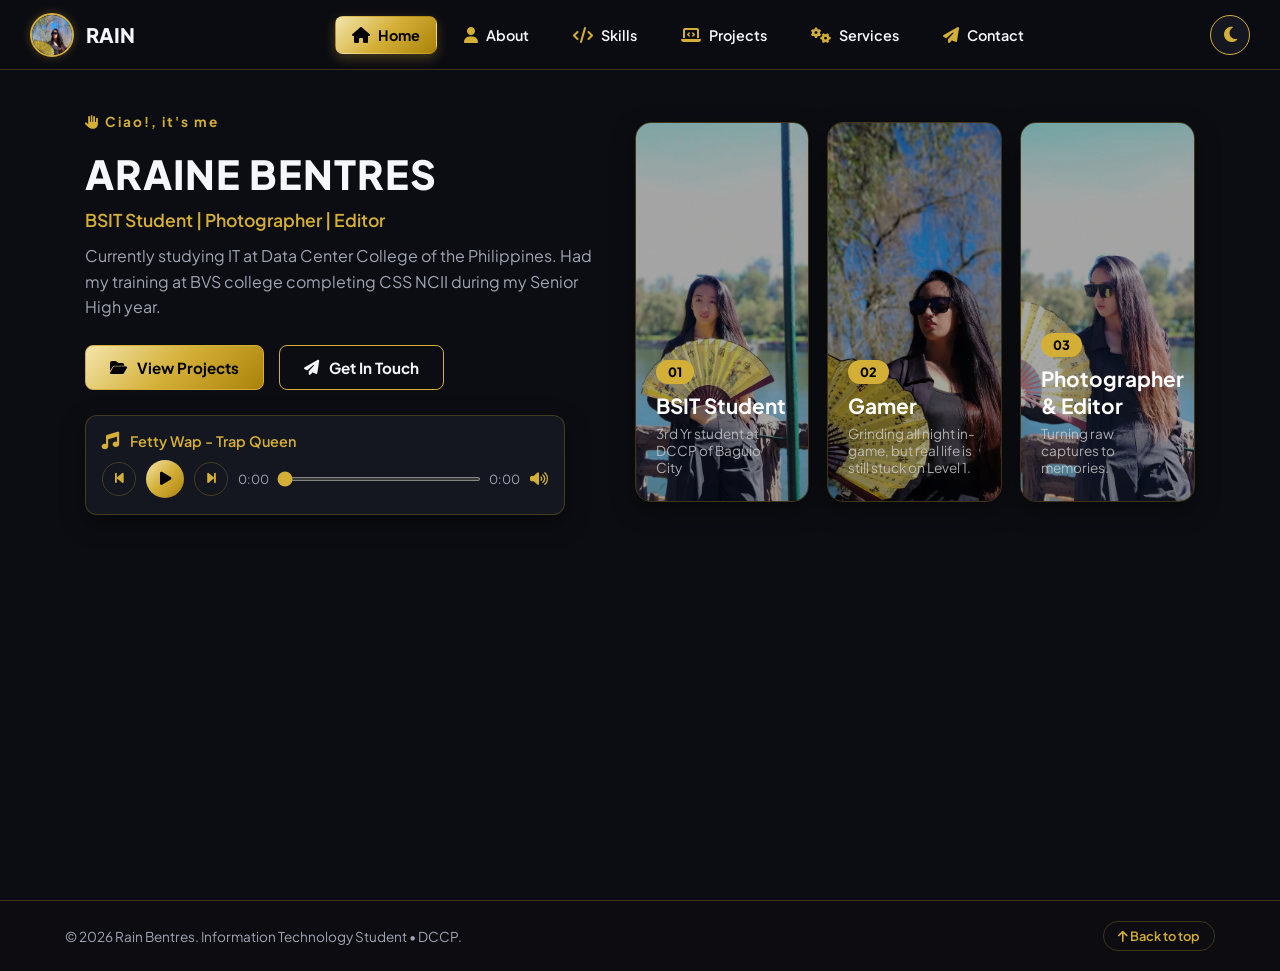
==== commit b04b4830: "photographer" ====
--- a/index.html
+++ b/index.html
@@ -3,7 +3,8 @@
 <head>
   <meta charset="UTF-8" />
   <meta name="viewport" content="width=device-width, initial-scale=1.0"/>
-  <title>Bentres Portfolio</title>
+  <title>Bentres | Portfolio</title>
+  <meta name="description" content="portfolio showcases my web development and design projects, highlighting my skills, creativity, and professional growth.">
   <link rel="stylesheet" href="rain.css" />
   <link rel="stylesheet" href="https://cdnjs.cloudflare.com/ajax/libs/font-awesome/6.4.0/css/all.min.css"/>
   <link rel="preconnect" href="https://fonts.googleapis.com">
@@ -92,7 +93,7 @@
         <div class="hero-text-col">
           <span class="eyebrow"><i class="fa-solid fa-hand"></i> Ciao!, it's me</span>
           <h1 class="hero-title">ARAINE BENTRES</h1>
-          <p class="hero-role"><i class="fa-solid fa-graduation-cap"></i> BSIT Student | Photographer | Editor</p>
+          <p class="hero-role"> BSIT Student | Photographer | Editor</p>
           <p class="hero-description">Currently studying IT at Data Center College of the Philippines. Had my training at BVS college completing CSS NCII during my Senior High year.</p>
 
           <div class="hero-actions">
@@ -143,7 +144,7 @@
               <div class="card-overlay">
                 <span class="card-badge">02</span>
                 <h3 class="card-title">Gamer</h3>
-                <p class="card-desc">Addict Gamer Since I was 8 yrs old.</p>
+                <p class="card-desc">Grinding all night in-game, but real life is still stuck on Level 1.</p>
               </div>
             </div>
 
@@ -151,8 +152,8 @@
               <img src="gal3.jpg" alt="IT Technical Support" class="expanding-card-img" onerror="this.src='https://placehold.co/800x600/181818/d4af37?text=IT+Services'"/>
               <div class="card-overlay">
                 <span class="card-badge">03</span>
-                <h3 class="card-title">Otaku</h3>
-                <p class="card-desc">Subtitles On, Real world Off, and IDGAF</p>
+                <h3 class="card-title">Photographer & Editor</h3>
+                <p class="card-desc">Turning raw captures to memories.</p>
               </div>
             </div>
           </div>
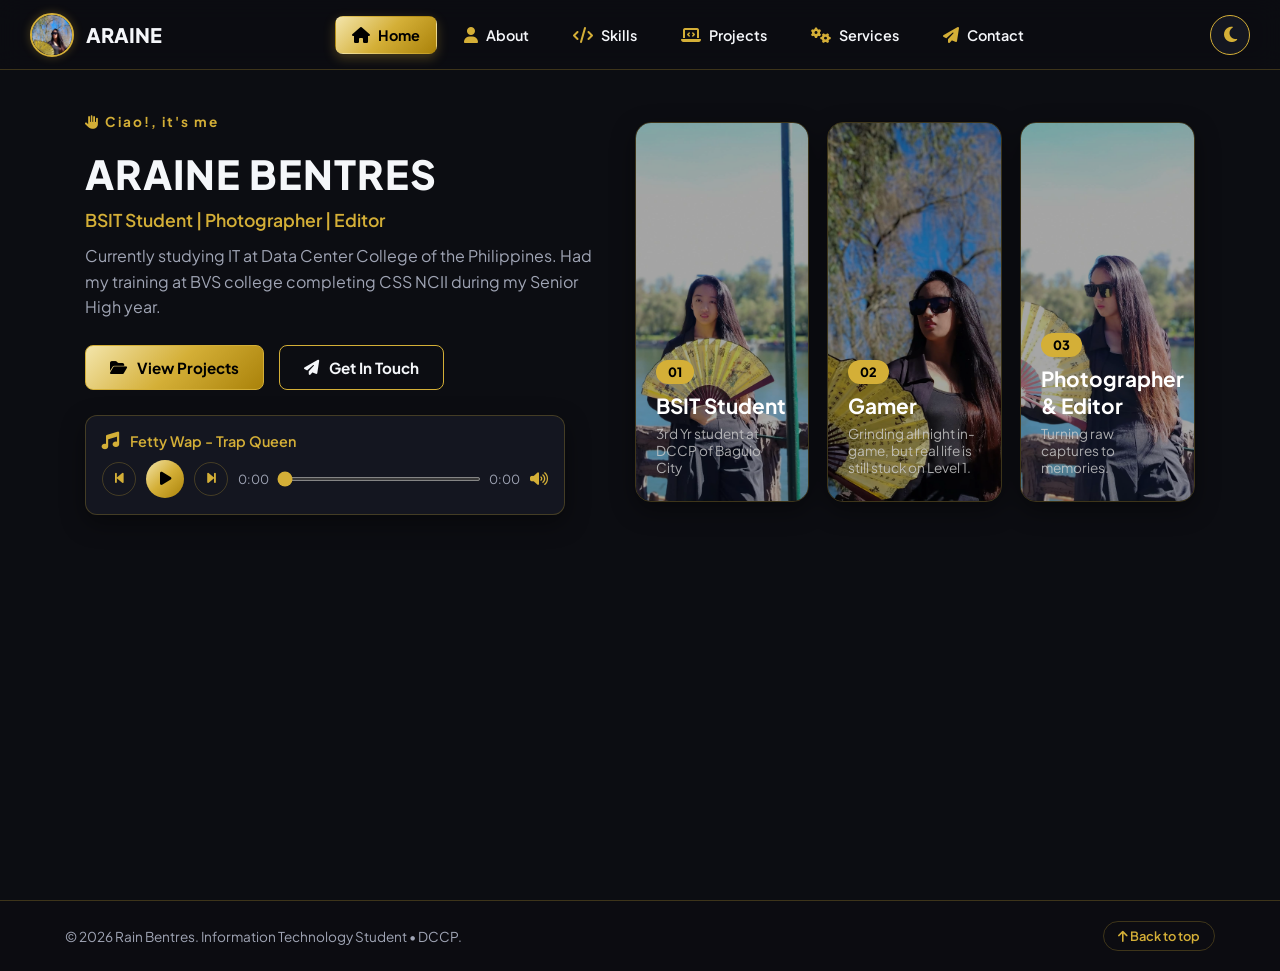
==== commit f1c226da: "Araine" ====
--- a/index.html
+++ b/index.html
@@ -3,7 +3,7 @@
 <head>
   <meta charset="UTF-8" />
   <meta name="viewport" content="width=device-width, initial-scale=1.0"/>
-  <title>Bentres | Portfolio</title>
+  <title>Araine L. Bentres (Onyx_Neko)</title>
   <meta name="description" content="portfolio showcases my web development and design projects, highlighting my skills, creativity, and professional growth.">
   <link rel="stylesheet" href="rain.css" />
   <link rel="stylesheet" href="https://cdnjs.cloudflare.com/ajax/libs/font-awesome/6.4.0/css/all.min.css"/>
@@ -23,7 +23,7 @@
         <img src="logo.jpg" alt="Rain Logo" class="brand-logo" onerror="this.src='https://placehold.co/100x100/121212/d4af37?text=RB'"/>
       </div>
       <div class="logo-text-group">
-        <span class="logo-text-main">RAIN</span>
+        <span class="logo-text-main">ARAINE</span>
         <span class="logo-text-hover">ONYX_NEKO</span>
       </div>
     </a>
